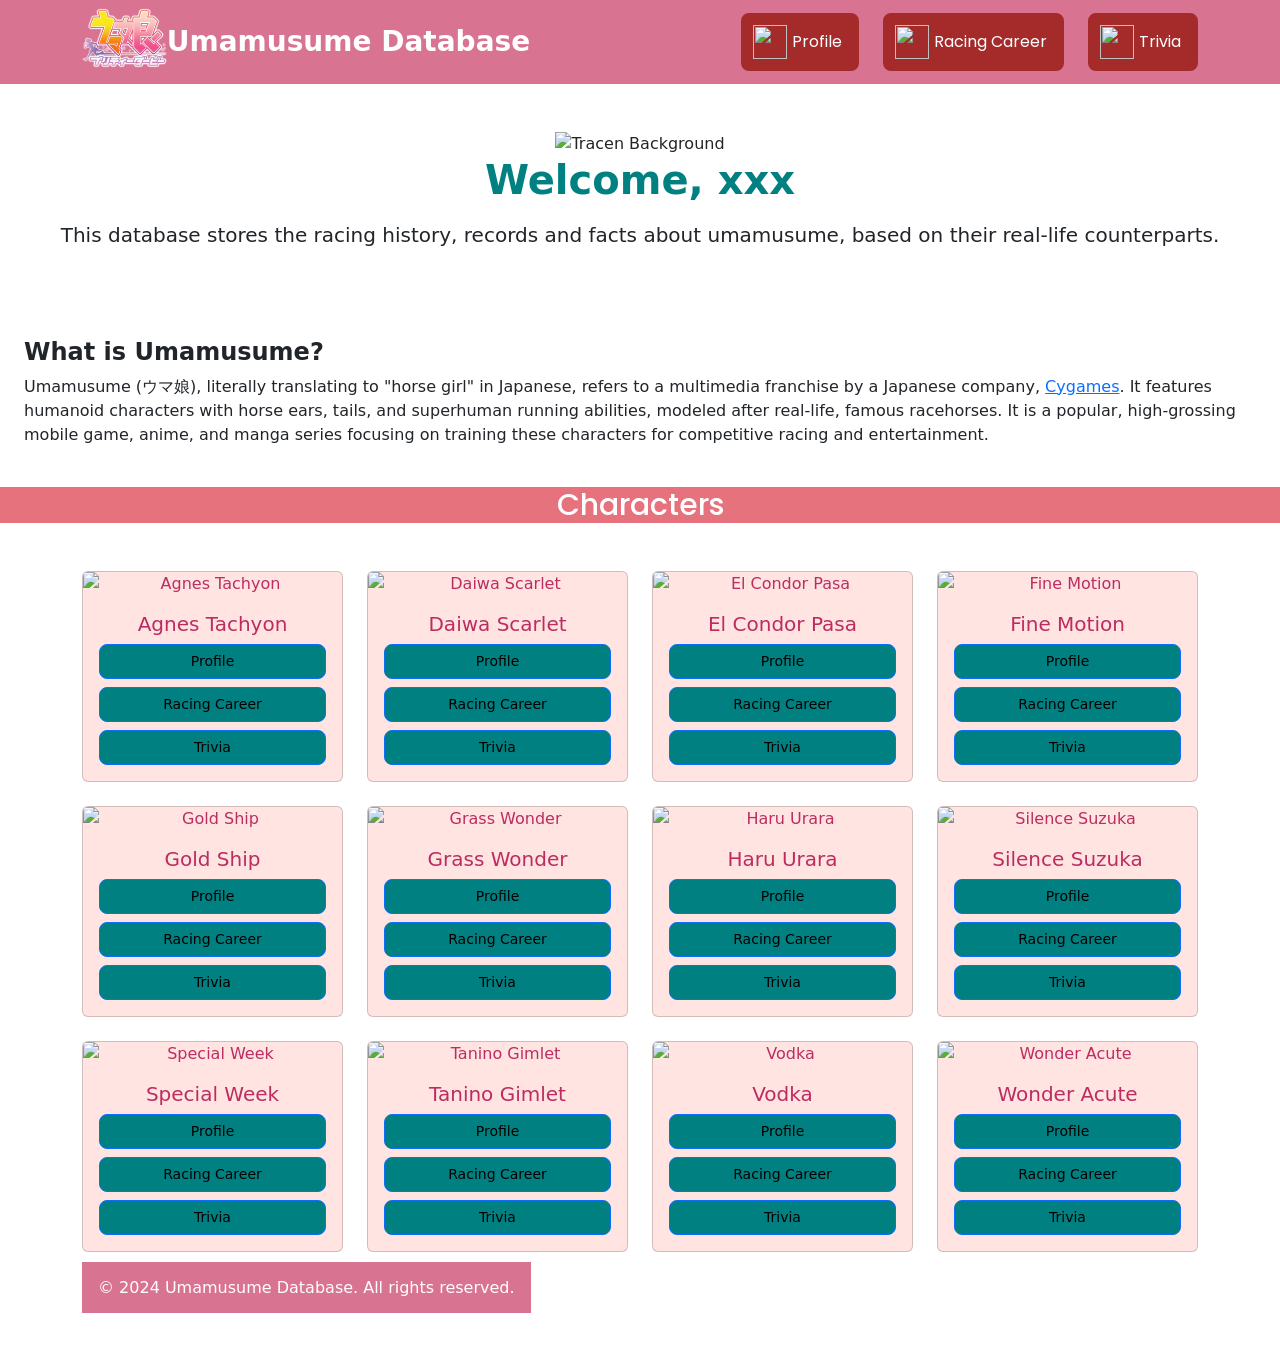
==== Assignment/Frontpage.html @ 9189dbe8 "Updated Frontpage.html" ====
<!DOCTYPE html>
<html lang="en">
<head>
    <meta charset="utf-8">
    <meta http-equiv="X-UA-Compatible" content="IE=edge">
    <title>Umamusume Database | Homepage</title>
    <meta name="viewport" content="width=device-width, initial-scale=1">

    <link href="https://cdn.jsdelivr.net/npm/bootstrap@5.3.2/dist/css/bootstrap.min.css" rel="stylesheet">
    <link href="https://fonts.googleapis.com/css2?family=Inter:wght@400;700&display=swap" rel="stylesheet">
    <link href="https://fonts.googleapis.com/css2?family=Poppins:wght@400;700&display=swap" rel="stylesheet">
    <link rel="stylesheet" href="Frontpage.css">
</head>


<body>  

    <!--Navigation-->
    <nav class="navbar navbar-expand-lg bg-custom-success px-3 sticky-top">
      <div class="container">
      <div class = "navbar-logo">
        <img src = "Uma_Musume_Pretty_Derby_JP_Logo.webp" alt="Uma Musume Logo">
      </div>
    <div class="navbar-brand text-white fw-bold fs-3"> Umamusume Database
    </div>
    <ul class="navbar-nav ms-auto d-flex gap-4">
      <li class="nav-item">
        <a class="nav-link" href="Profile.html">
          <img src="horseshoe.icon.png" class="nav-icon">
            <div class = "nav-text">Profile</div>
        </a>
      </li>
      <li class="nav-item">
        <a class="nav-link" href="RacingCareer.html">
          <img src="horseshoe.icon.png" class="nav-icon">
          <div class = "nav-text">Racing Career</div>
        </a>
      </li>
      <li class="nav-item">
        <a class="nav-link" href="Trivia.html">
          <img src="horseshoe.icon.png" class="nav-icon">
          <div class = "nav-text">Trivia</div>
        </a>
      </li>
    </ul>
    </div>
  </nav>


    <!--Intro Section-->    
  <div class = "introqna-container">
    <section class="intro d-flex flex-column align-items-center justify-content-center text-center p-5">
        <img src="tracen_background.jpg" alt="Tracen Background" class="intro-img">
        <h1 class="text-teal fw-bold mb-3" style="color: teal;">Welcome, xxx</h1>
        <p class="fs-5">This database stores the racing history, records and facts about umamusume, based on their real-life counterparts.</p>
    </section>

    <!--Q&A Section-->
    <section class="qn p-4">
        <h4><strong>What is Umamusume?</strong></h4>
        <p>Umamusume (ウマ娘), literally translating to "horse girl" in Japanese, refers to a multimedia franchise by a Japanese company, <a href="https://en.wikipedia.org/wiki/Cygames">Cygames</a>. It features humanoid characters with horse ears, tails, and superhuman running abilities, modeled after real-life, famous racehorses. It is a popular, high-grossing mobile game, anime, and manga series focusing on training these characters for competitive racing and entertainment.
        </p>
    </section>
  </div>


  <!--Characters Section-->
  <h2 class="character-bar">
    <section class = character-bar-text>Characters</section>
  </h2>
  <section class="container my-5">
    <div class="row g-4">

      <!-- Agnes Tachyon -->
      <div class="col-6 col-md-4 col-lg-3">
        <div class="card h-100 text-center">
          <img src="Agnes_Tachyon_Chibi.webp" class="card-img-top" alt="Agnes Tachyon">
          <div class="card-body">
            <h5 class="card-title">Agnes Tachyon</h5>
            <div class="d-grid gap-2">
              <a href="Profile.html#agnes-tachyon" class="btn btn-primary btn-sm">Profile</a>
              <a href="RacingCareer.html#agnes-tachyon" class="btn btn-primary btn-sm">Racing Career</a>
              <a href="Trivia.html#agnes-tachyon" class="btn btn-primary btn-sm">Trivia</a>
            </div>
          </div>
        </div>
      </div>

      <!-- Daiwa Scarlet -->
      <div class="col-6 col-md-4 col-lg-3">
        <div class="card h-100 text-center">
          <img src="Daiwa_Scarlet_Chibi.webp" class="card-img-top" alt="Daiwa Scarlet">
          <div class="card-body">
            <h5 class="card-title">Daiwa Scarlet</h5>
            <div class="d-grid gap-2">
              <a href="Profile.html#daiwa-scarlet" class="btn btn-primary btn-sm">Profile</a>
              <a href="RacingCareer.html#daiwa-scarlet" class="btn btn-primary btn-sm">Racing Career</a>
              <a href="Trivia.html#daiwa-scarlet" class="btn btn-primary btn-sm">Trivia</a>
            </div>
          </div>
        </div>
      </div>

      <!-- El Condor Pasa -->
      <div class="col-6 col-md-4 col-lg-3">
        <div class="card h-100 text-center">
          <img src="ElCondorPasa_Chibi.webp" class="card-img-top" alt="El Condor Pasa">
          <div class="card-body">
            <h5 class="card-title">El Condor Pasa</h5>
            <div class="d-grid gap-2">
              <a href="Profile.html#el-condor-pasa" class="btn btn-primary btn-sm">Profile</a>
              <a href="RacingCareer.html#el-condor-pasa" class="btn btn-primary btn-sm">Racing Career</a>
              <a href="Trivia.html#el-condor-pasa" class="btn btn-primary btn-sm">Trivia</a>
            </div>
          </div>
        </div>
      </div>

      <!-- Fine Motion -->
      <div class="col-6 col-md-4 col-lg-3">
        <div class="card h-100 text-center">
          <img src="Fine_Motion_Chibi.webp" class="card-img-top" alt="Fine Motion">
          <div class="card-body">
            <h5 class="card-title">Fine Motion</h5>
            <div class="d-grid gap-2">
              <a href="Profile.html#fine-motion" class="btn btn-primary btn-sm">Profile</a>
              <a href="RacingCareer.html#fine-motion" class="btn btn-primary btn-sm">Racing Career</a>
              <a href="Trivia.html#fine-motion" class="btn btn-primary btn-sm">Trivia</a>
            </div>
          </div>
        </div>
      </div>

      <!-- Gold Ship -->
      <div class="col-6 col-md-4 col-lg-3">
        <div class="card h-100 text-center">
          <img src="Gold_Ship_Chibi.webp" class="card-img-top" alt="Gold Ship">
          <div class="card-body">
            <h5 class="card-title">Gold Ship</h5>
            <div class="d-grid gap-2">
              <a href="Profile.html#gold-ship" class="btn btn-primary btn-sm">Profile</a>
              <a href="RacingCareer.html#gold-ship" class="btn btn-primary btn-sm">Racing Career</a>
              <a href="Trivia.html#gold-ship" class="btn btn-primary btn-sm">Trivia</a>
            </div>
          </div>
        </div>
      </div>

      <!-- Grass Wonder -->
      <div class="col-6 col-md-4 col-lg-3">
        <div class="card h-100 text-center">
          <img src="Grass_Wonder_Chibi.webp" class="card-img-top" alt="Grass Wonder">
          <div class="card-body">
            <h5 class="card-title">Grass Wonder</h5>
            <div class="d-grid gap-2">
              <a href="Profile.html#grass-wonder" class="btn btn-primary btn-sm">Profile</a>
              <a href="RacingCareer.html#grass-wonder" class="btn btn-primary btn-sm">Racing Career</a>
              <a href="Trivia.html#grass-wonder" class="btn btn-primary btn-sm">Trivia</a>
            </div>
          </div>
        </div>
      </div>

      <!-- Haru Urara-->
      <div class="col-6 col-md-4 col-lg-3">
        <div class="card h-100 text-center">
          <img src="Haru_Urara_Chibi.webp" class="card-img-top" alt="Haru Urara">
          <div class="card-body">
            <h5 class="card-title">Haru Urara</h5>
            <div class="d-grid gap-2">
              <a href="Profile.html#haru-urara" class="btn btn-primary btn-sm">Profile</a>
              <a href="RacingCareer.html#haru-urara" class="btn btn-primary btn-sm">Racing Career</a>
              <a href="Trivia.html#haru-urara" class="btn btn-primary btn-sm">Trivia</a>
            </div>
          </div>
        </div>
      </div>
     
      <!-- Silence Suzuka -->
      <div class="col-6 col-md-4 col-lg-3">
        <div class="card h-100 text-center">
          <img src="Silence_Suzuka_Chibi.webp" class="card-img-top" alt="Silence Suzuka">
          <div class="card-body">
            <h5 class="card-title">Silence Suzuka</h5>
            <div class="d-grid gap-2">
              <a href="Profile.html#silence-suzuka" class="btn btn-primary btn-sm">Profile</a>
              <a href="RacingCareer.html#silence-suzuka" class="btn btn-primary btn-sm">Racing Career</a>
              <a href="Trivia.html#silence-suzuka" class="btn btn-primary btn-sm">Trivia</a>
            </div>
          </div>
        </div>
      </div>

      <!-- Special Week -->
      <div class="col-6 col-md-4 col-lg-3">
        <div class="card h-100 text-center">
          <img src="Special_Week_Chibi.webp" class="card-img-top" alt="Special Week">
          <div class="card-body">
            <h5 class="card-title">Special Week</h5>
            <div class="d-grid gap-2">
              <a href="Profile.html#special-week" class="btn btn-primary btn-sm">Profile</a>
              <a href="RacingCareer.html#special-week" class="btn btn-primary btn-sm">Racing Career</a>
              <a href="Trivia.html#special-week" class="btn btn-primary btn-sm">Trivia</a>
            </div>
          </div>
        </div>
      </div>


      <!-- Tanino Gimlet -->
      <div class="col-6 col-md-4 col-lg-3">
        <div class="card h-100 text-center">
          <img src="Tanino_Gimlet_Chibi.webp" class="card-img-top" alt="Tanino Gimlet">
          <div class="card-body">
            <h5 class="card-title">Tanino Gimlet</h5>
            <div class="d-grid gap-2">
              <a href="Profile.html#tanino-gimlet" class="btn btn-primary btn-sm">Profile</a>
              <a href="RacingCareer.html#tanino-gimlet" class="btn btn-primary btn-sm">Racing Career</a>
              <a href="Trivia.html#tanino-gimlet" class="btn btn-primary btn-sm">Trivia</a>
            </div>
          </div>
        </div>
      </div>

      <!-- Vodka -->
      <div class="col-6 col-md-4 col-lg-3">
        <div class="card h-100 text-center">
          <img src="Vodka_Chibi.webp" class="card-img-top" alt="Vodka">
          <div class="card-body">
            <h5 class="card-title">Vodka</h5>
            <div class="d-grid gap-2">
              <a href="Profile.html#vodka" class="btn btn-primary btn-sm">Profile</a>
              <a href="RacingCareer.html#vodka" class="btn btn-primary btn-sm">Racing Career</a>
              <a href="Trivia.html#vodka" class="btn btn-primary btn-sm">Trivia</a>
            </div>
          </div>
        </div>
      </div>
    
      <!-- Wonder Acute -->
      <div class="col-6 col-md-4 col-lg-3">
        <div class="card h-100 text-center">
          <img src="Wonder_Acute_Chibi.webp" class="card-img-top" alt="Wonder Acute">
          <div class="card-body">
            <h5 class="card-title">Wonder Acute</h5>
            <div class="d-grid gap-2">
              <a href="Profile.html#wonder-acute" class="btn btn-primary btn-sm">Profile</a>
              <a href="RacingCareer.html#wonder-acute" class="btn btn-primary btn-sm">Racing Career</a>
              <a href="Trivia.html#wonder-acute" class="btn btn-primary btn-sm">Trivia</a>
            </div>
          </div>
        </div>
      </div>

        

    </body>
    <footer>
      <foot class="footer-credits bg-custom-success text-center text-white p-3">
        &copy; 2024 Umamusume Database. All rights reserved.
      </foot>
    </footer>
</html>
---- Assignment/Frontpage.css ----
.navbar-logo{
  display: flex;
  justify-content:center;
  margin-bottom: 0.5rem;
}

.navbar-logo img{
  height: 60px;
}

.navbar-brand{

}

.card{
    background-color: #ffe4e1; 
    color: #bd2c61;
}

.bg-custom-success {
  background-color: #D97392;
}

.btn.btn-primary.btn-sm{
  background-color: teal;
  color: black;
  font-size: 14px;
  padding: 6px 12px;
  border-radius: 8px;
}

.btn.btn-primary.btn-sm:hover{
  background-color: darkslategray;
  border-color: darkslategray;
}

.btn.btn-secondary.btn-sm{
  background-color: teal;
  color: black;
  font-size: 14px;
  padding: 6px 12px;
  border-radius: 8px;

}

.btn.btn-secondary.btn-sm:hover{
  background-color: darkslategray;
  border-color: darkslategray;
}

.nav-link{
  display: flex;
  align-items: right;
  color:white;
  background-color: brown;
  border-radius: 8px;
  border: solid 4px brown;
}

.nav-text{
  padding: 5px;
  font-family:  'Poppins', 'Inter', sans-serif;
}

.nav-icon{
  width:34px;
  height:34px;
}

.character-bar{
  background-color: #e5727c;
  font-size: 30px;
}

.character-bar-text{
  display:flex;
  justify-content: center;
  align-items: center;
  text-align: center;
  color: white;
  font-family:'Poppins', 'Inter', sans-serif;
}
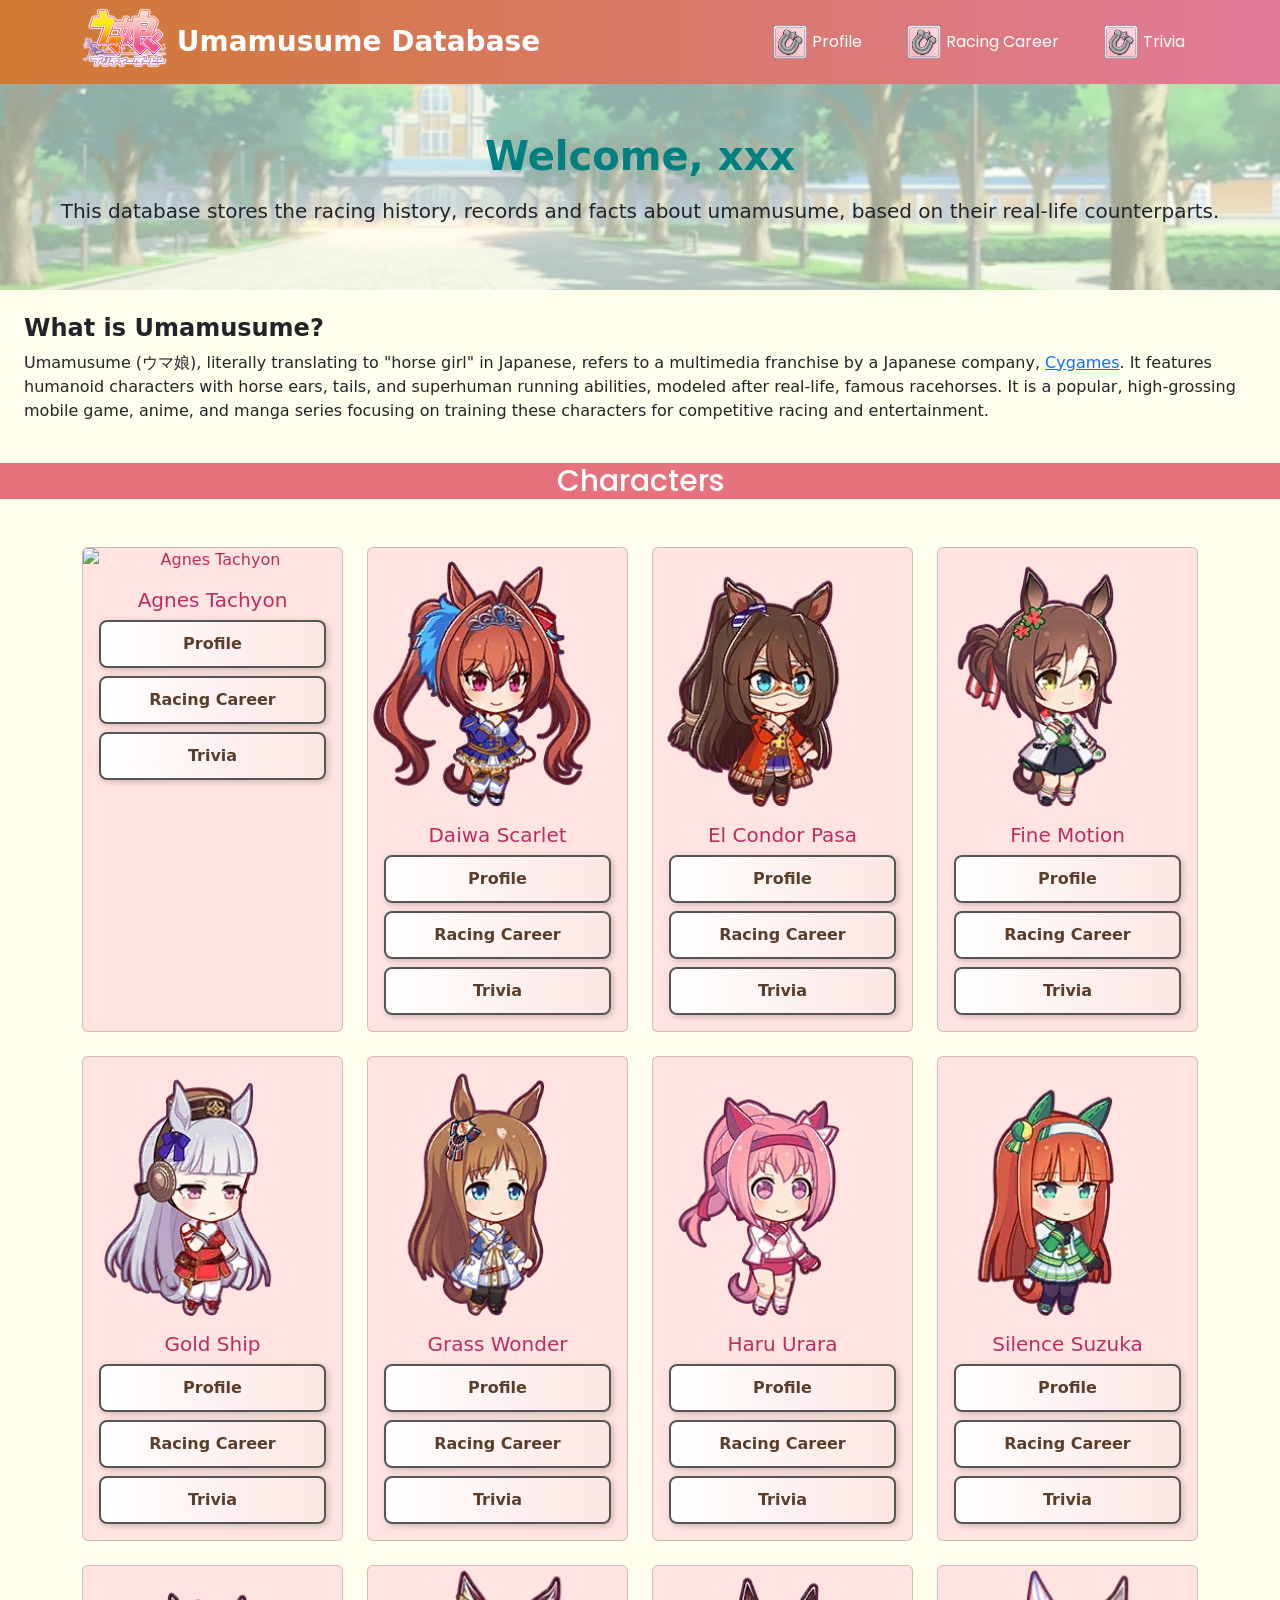
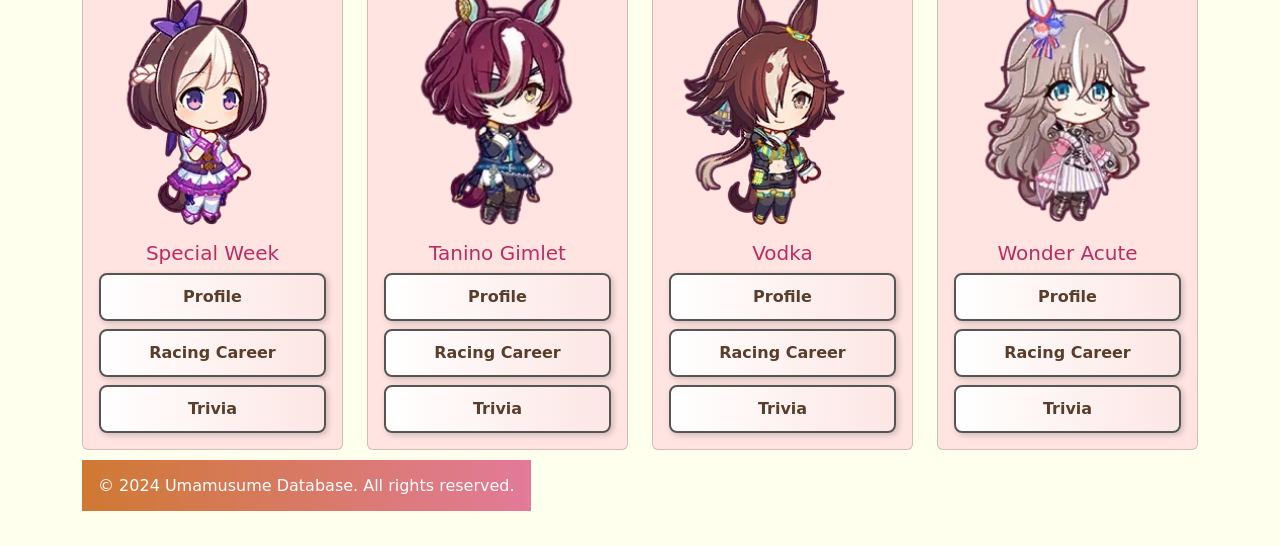
==== commit 9248f4f8: "Merge branch 'main' of https://github.com/rhil-an/rhilan.github.io" ====
--- a/Assignment/Frontpage.html
+++ b/Assignment/Frontpage.html
@@ -19,26 +19,26 @@
     <nav class="navbar navbar-expand-lg bg-custom-success px-3 sticky-top">
       <div class="container">
       <div class = "navbar-logo">
-        <img src = "Uma_Musume_Pretty_Derby_JP_Logo.webp" alt="Uma Musume Logo">
+        <img src = "Images/Misc/Uma_Musume_Pretty_Derby_JP_Logo.webp" alt="Uma Musume Logo">
       </div>
     <div class="navbar-brand text-white fw-bold fs-3"> Umamusume Database
     </div>
     <ul class="navbar-nav ms-auto d-flex gap-4">
       <li class="nav-item">
         <a class="nav-link" href="Profile.html">
-          <img src="horseshoe.icon.png" class="nav-icon">
+          <img src="Images/Misc/horseshoe.icon.png" class="nav-icon">
             <div class = "nav-text">Profile</div>
         </a>
       </li>
       <li class="nav-item">
         <a class="nav-link" href="RacingCareer.html">
-          <img src="horseshoe.icon.png" class="nav-icon">
+          <img src="Images/Misc/horseshoe.icon.png" class="nav-icon">
           <div class = "nav-text">Racing Career</div>
         </a>
       </li>
       <li class="nav-item">
         <a class="nav-link" href="Trivia.html">
-          <img src="horseshoe.icon.png" class="nav-icon">
+          <img src="Images/Misc/horseshoe.icon.png" class="nav-icon">
           <div class = "nav-text">Trivia</div>
         </a>
       </li>
@@ -50,7 +50,7 @@
     <!--Intro Section-->    
   <div class = "introqna-container">
     <section class="intro d-flex flex-column align-items-center justify-content-center text-center p-5">
-        <img src="tracen_background.jpg" alt="Tracen Background" class="intro-img">
+        <img src="Images/Misc/tracen_background.jpg" alt="Tracen Background" class="intro-img">
         <h1 class="text-teal fw-bold mb-3" style="color: teal;">Welcome, xxx</h1>
         <p class="fs-5">This database stores the racing history, records and facts about umamusume, based on their real-life counterparts.</p>
     </section>
@@ -74,7 +74,7 @@
       <!-- Agnes Tachyon -->
       <div class="col-6 col-md-4 col-lg-3">
         <div class="card h-100 text-center">
-          <img src="Agnes_Tachyon_Chibi.webp" class="card-img-top" alt="Agnes Tachyon">
+          <img src="images/Chibi/Agnes_Tachyon_Chibi.webp" class="card-img-top" alt="Agnes Tachyon">
           <div class="card-body">
             <h5 class="card-title">Agnes Tachyon</h5>
             <div class="d-grid gap-2">
@@ -89,7 +89,7 @@
       <!-- Daiwa Scarlet -->
       <div class="col-6 col-md-4 col-lg-3">
         <div class="card h-100 text-center">
-          <img src="Daiwa_Scarlet_Chibi.webp" class="card-img-top" alt="Daiwa Scarlet">
+          <img src="Images/Chibi/Daiwa_Scarlet_Chibi.webp" class="card-img-top" alt="Daiwa Scarlet">
           <div class="card-body">
             <h5 class="card-title">Daiwa Scarlet</h5>
             <div class="d-grid gap-2">
@@ -104,7 +104,7 @@
       <!-- El Condor Pasa -->
       <div class="col-6 col-md-4 col-lg-3">
         <div class="card h-100 text-center">
-          <img src="ElCondorPasa_Chibi.webp" class="card-img-top" alt="El Condor Pasa">
+          <img src="Images/Chibi/ElCondorPasa_Chibi.webp" class="card-img-top" alt="El Condor Pasa">
           <div class="card-body">
             <h5 class="card-title">El Condor Pasa</h5>
             <div class="d-grid gap-2">
@@ -119,7 +119,7 @@
       <!-- Fine Motion -->
       <div class="col-6 col-md-4 col-lg-3">
         <div class="card h-100 text-center">
-          <img src="Fine_Motion_Chibi.webp" class="card-img-top" alt="Fine Motion">
+          <img src="Images/Chibi/Fine_Motion_Chibi.webp" class="card-img-top" alt="Fine Motion">
           <div class="card-body">
             <h5 class="card-title">Fine Motion</h5>
             <div class="d-grid gap-2">
@@ -134,7 +134,7 @@
       <!-- Gold Ship -->
       <div class="col-6 col-md-4 col-lg-3">
         <div class="card h-100 text-center">
-          <img src="Gold_Ship_Chibi.webp" class="card-img-top" alt="Gold Ship">
+          <img src="Images/Chibi/Gold_Ship_Chibi.webp" class="card-img-top" alt="Gold Ship">
           <div class="card-body">
             <h5 class="card-title">Gold Ship</h5>
             <div class="d-grid gap-2">
@@ -149,7 +149,7 @@
       <!-- Grass Wonder -->
       <div class="col-6 col-md-4 col-lg-3">
         <div class="card h-100 text-center">
-          <img src="Grass_Wonder_Chibi.webp" class="card-img-top" alt="Grass Wonder">
+          <img src="Images/Chibi/Grass_Wonder_Chibi.webp" class="card-img-top" alt="Grass Wonder">
           <div class="card-body">
             <h5 class="card-title">Grass Wonder</h5>
             <div class="d-grid gap-2">
@@ -164,7 +164,7 @@
       <!-- Haru Urara-->
       <div class="col-6 col-md-4 col-lg-3">
         <div class="card h-100 text-center">
-          <img src="Haru_Urara_Chibi.webp" class="card-img-top" alt="Haru Urara">
+          <img src="Images/Chibi/Haru_Urara_Chibi.webp" class="card-img-top" alt="Haru Urara">
           <div class="card-body">
             <h5 class="card-title">Haru Urara</h5>
             <div class="d-grid gap-2">
@@ -179,7 +179,7 @@
       <!-- Silence Suzuka -->
       <div class="col-6 col-md-4 col-lg-3">
         <div class="card h-100 text-center">
-          <img src="Silence_Suzuka_Chibi.webp" class="card-img-top" alt="Silence Suzuka">
+          <img src="Images/Chibi/Silence_Suzuka_Chibi.webp" class="card-img-top" alt="Silence Suzuka">
           <div class="card-body">
             <h5 class="card-title">Silence Suzuka</h5>
             <div class="d-grid gap-2">
@@ -194,7 +194,7 @@
       <!-- Special Week -->
       <div class="col-6 col-md-4 col-lg-3">
         <div class="card h-100 text-center">
-          <img src="Special_Week_Chibi.webp" class="card-img-top" alt="Special Week">
+          <img src="Images/Chibi/Special_Week_Chibi.webp" class="card-img-top" alt="Special Week">
           <div class="card-body">
             <h5 class="card-title">Special Week</h5>
             <div class="d-grid gap-2">
@@ -210,7 +210,7 @@
       <!-- Tanino Gimlet -->
       <div class="col-6 col-md-4 col-lg-3">
         <div class="card h-100 text-center">
-          <img src="Tanino_Gimlet_Chibi.webp" class="card-img-top" alt="Tanino Gimlet">
+          <img src="Images/Chibi/Tanino_Gimlet_Chibi.webp" class="card-img-top" alt="Tanino Gimlet">
           <div class="card-body">
             <h5 class="card-title">Tanino Gimlet</h5>
             <div class="d-grid gap-2">
@@ -225,7 +225,7 @@
       <!-- Vodka -->
       <div class="col-6 col-md-4 col-lg-3">
         <div class="card h-100 text-center">
-          <img src="Vodka_Chibi.webp" class="card-img-top" alt="Vodka">
+          <img src="Images/Chibi/Vodka_Chibi.webp" class="card-img-top" alt="Vodka">
           <div class="card-body">
             <h5 class="card-title">Vodka</h5>
             <div class="d-grid gap-2">
@@ -240,7 +240,7 @@
       <!-- Wonder Acute -->
       <div class="col-6 col-md-4 col-lg-3">
         <div class="card h-100 text-center">
-          <img src="Wonder_Acute_Chibi.webp" class="card-img-top" alt="Wonder Acute">
+          <img src="Images/Chibi/Wonder_Acute_Chibi.webp" class="card-img-top" alt="Wonder Acute">
           <div class="card-body">
             <h5 class="card-title">Wonder Acute</h5>
             <div class="d-grid gap-2">
--- a/Assignment/Frontpage.css
+++ b/Assignment/Frontpage.css
@@ -9,7 +9,34 @@
 }
 
 .navbar-brand{
+  margin-left: 10px;
+}
 
+.nav-link{
+  display: flex;
+  align-items: right;
+  color:white;
+  border-radius: 8px;
+}
+
+.nav-text{
+  padding: 5px;
+  font-family:  'Poppins', 'Inter', sans-serif;
+  display: inline-block;
+  transition: transform 0.2s ease, font-size 0.2s ease;
+}
+
+.nav-text:hover{
+  transform: scale(1.05);
+}
+
+.nav-icon{
+  width:34px;
+  height:34px;
+}
+
+body{
+  background-color: rgb(255, 255, 237);
 }
 
 .card{
@@ -18,54 +45,44 @@
 }
 
 .bg-custom-success {
-  background-color: #D97392;
+  background: linear-gradient(to left,#e27a99, #cf7933);
+}
+
+.intro {
+  position: relative;
+  background-color: transparent;
+}
+
+.intro-img{
+  position: absolute;
+  top: 0;
+  left: 0;
+  width: 100%;
+  height: 100%;
+  object-fit: cover;
+  opacity: 0.5;
+  z-index: -1;  
 }
 
 .btn.btn-primary.btn-sm{
-  background-color: teal;
-  color: black;
-  font-size: 14px;
-  padding: 6px 12px;
+  background: linear-gradient(to right,  #ffffff, #f0f0f034);
+  border: 2px solid #555555;
+  color: #5a3e2b;
+  font-size: 1rem;
+  font-weight: 600;
+  padding: 10px 20px;
   border-radius: 8px;
+  cursor: pointer;
+  transition: all 0.2s ease;
+  box-shadow: 2px 2px 6px rgba(0,0,0,0.2);
 }
 
 .btn.btn-primary.btn-sm:hover{
-  background-color: darkslategray;
-  border-color: darkslategray;
+  background-color: #f9f9f9;
+  transform: scale(1.05);
+  box-shadow: 4px 4px 10px rgba(0,0,0,0.25);
 }
 
-.btn.btn-secondary.btn-sm{
-  background-color: teal;
-  color: black;
-  font-size: 14px;
-  padding: 6px 12px;
-  border-radius: 8px;
-
-}
-
-.btn.btn-secondary.btn-sm:hover{
-  background-color: darkslategray;
-  border-color: darkslategray;
-}
-
-.nav-link{
-  display: flex;
-  align-items: right;
-  color:white;
-  background-color: brown;
-  border-radius: 8px;
-  border: solid 4px brown;
-}
-
-.nav-text{
-  padding: 5px;
-  font-family:  'Poppins', 'Inter', sans-serif;
-}
-
-.nav-icon{
-  width:34px;
-  height:34px;
-}
 
 .character-bar{
   background-color: #e5727c;
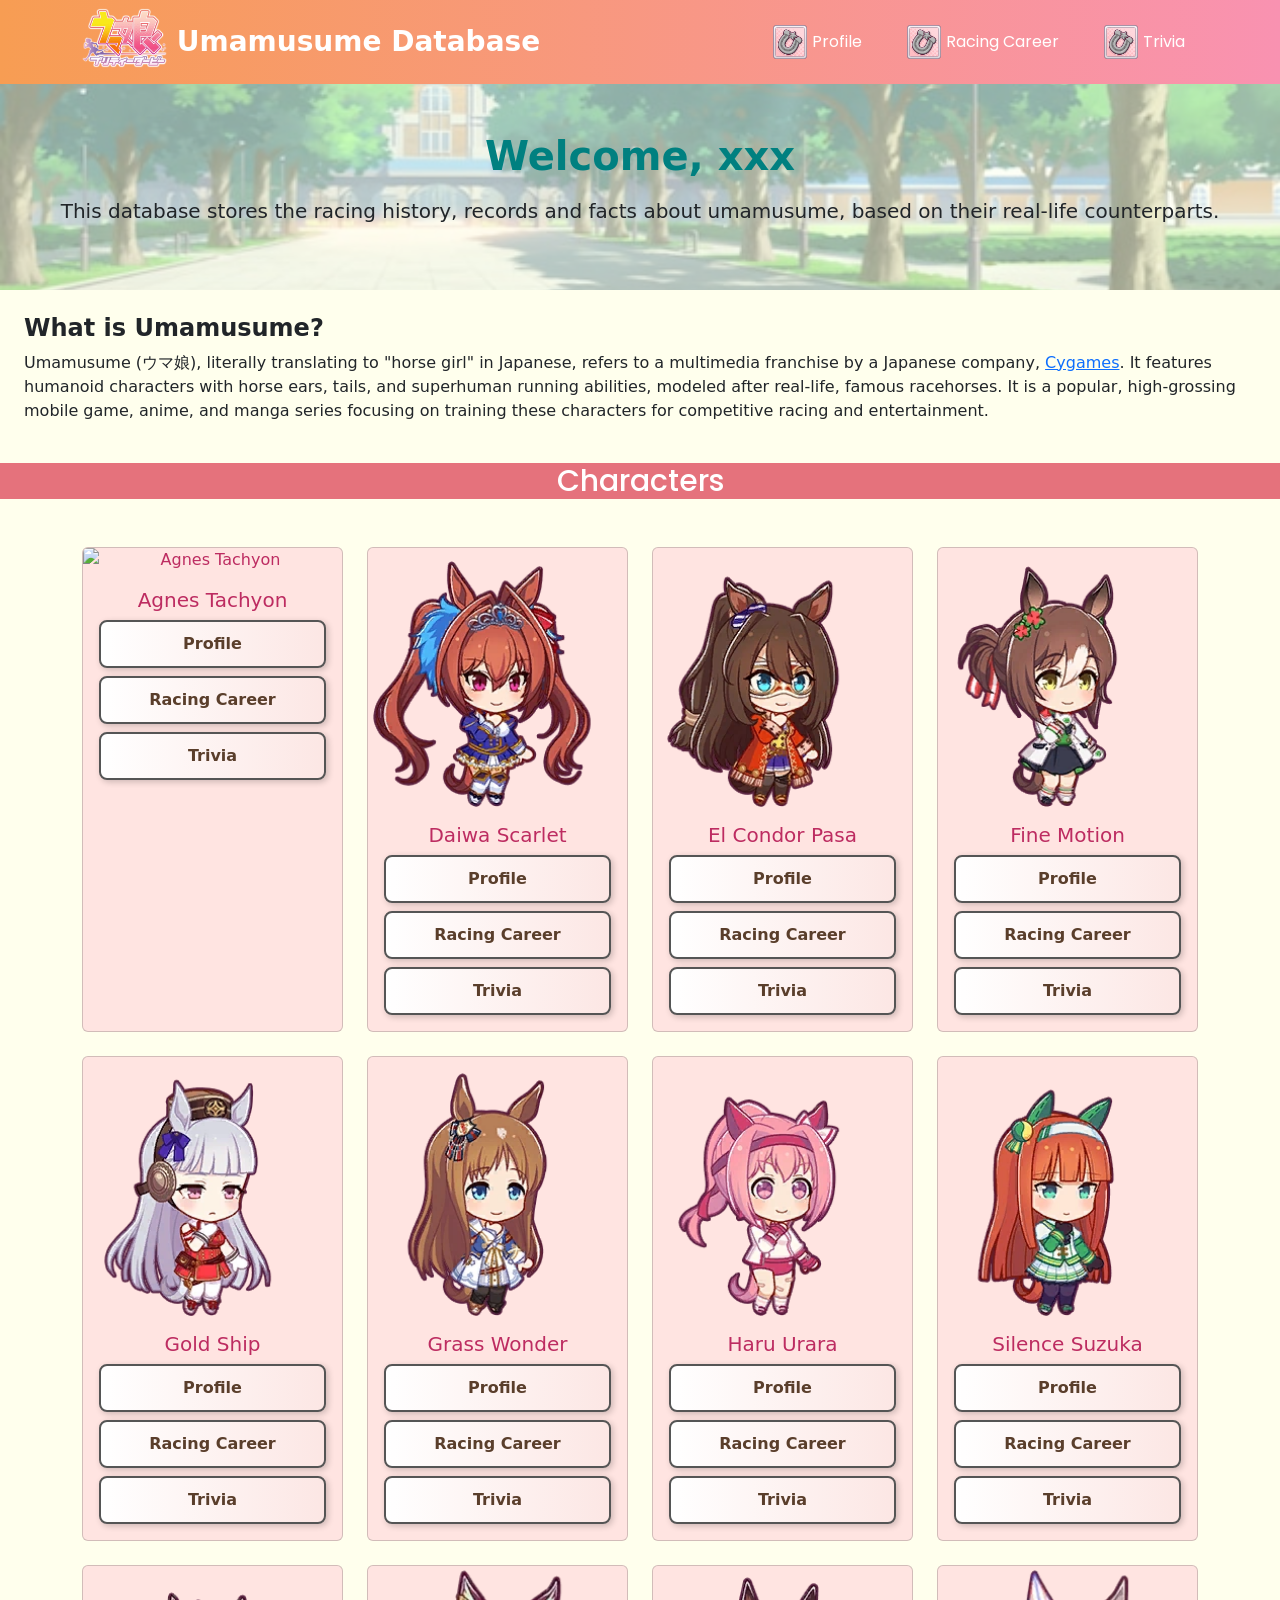
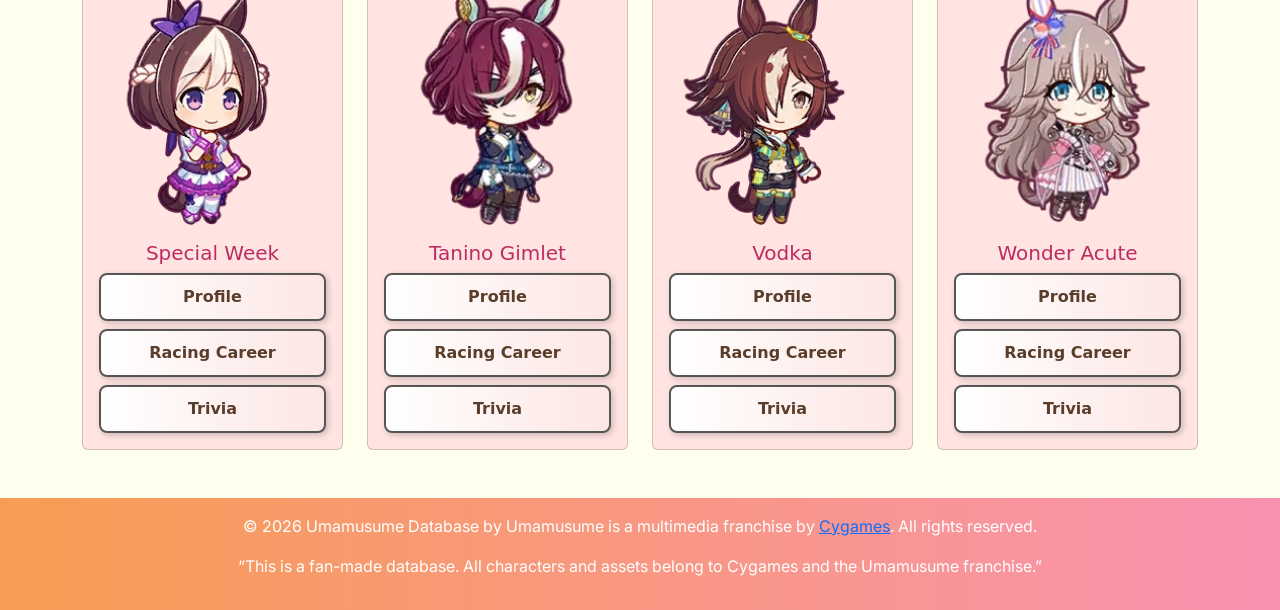
==== commit 79f01ed6: "Updated gradient colors + footer" ====
--- a/Assignment/Frontpage.html
+++ b/Assignment/Frontpage.html
@@ -1,72 +1,93 @@
 <!DOCTYPE html>
 <html lang="en">
+
 <head>
-    <meta charset="utf-8">
-    <meta http-equiv="X-UA-Compatible" content="IE=edge">
-    <title>Umamusume Database | Homepage</title>
-    <meta name="viewport" content="width=device-width, initial-scale=1">
-
-    <link href="https://cdn.jsdelivr.net/npm/bootstrap@5.3.2/dist/css/bootstrap.min.css" rel="stylesheet">
-    <link href="https://fonts.googleapis.com/css2?family=Inter:wght@400;700&display=swap" rel="stylesheet">
-    <link href="https://fonts.googleapis.com/css2?family=Poppins:wght@400;700&display=swap" rel="stylesheet">
-    <link rel="stylesheet" href="Frontpage.css">
+  <meta charset="utf-8">
+  <meta http-equiv="X-UA-Compatible" content="IE=edge">
+  <title>Umamusume Database | Homepage</title>
+  <meta name="viewport" content="width=device-width, initial-scale=1">
+
+  <!-- Bootstrap and JS-->
+  <link href="https://cdn.jsdelivr.net/npm/bootstrap@5.3.2/dist/css/bootstrap.min.css" rel="stylesheet">
+  <script src="https://cdn.jsdelivr.net/npm/bootstrap@5.3.2/dist/js/bootstrap.bundle.min.js"></script>
+
+  <!-- Google Fonts -->
+  <link href="https://fonts.googleapis.com/css2?family=Inter:wght@400;700&display=swap" rel="stylesheet">
+  <link href="https://fonts.googleapis.com/css2?family=Poppins:wght@400;700&display=swap" rel="stylesheet">
+
+  <!-- Custom CSS -->
+  <link rel="stylesheet" href="Frontpage.css">
 </head>
 
 
-<body>  
-
-    <!--Navigation-->
-    <nav class="navbar navbar-expand-lg bg-custom-success px-3 sticky-top">
-      <div class="container">
-      <div class = "navbar-logo">
-        <img src = "Images/Misc/Uma_Musume_Pretty_Derby_JP_Logo.webp" alt="Uma Musume Logo">
-      </div>
-    <div class="navbar-brand text-white fw-bold fs-3"> Umamusume Database
-    </div>
-    <ul class="navbar-nav ms-auto d-flex gap-4">
-      <li class="nav-item">
-        <a class="nav-link" href="Profile.html">
-          <img src="Images/Misc/horseshoe.icon.png" class="nav-icon">
-            <div class = "nav-text">Profile</div>
-        </a>
-      </li>
-      <li class="nav-item">
-        <a class="nav-link" href="RacingCareer.html">
-          <img src="Images/Misc/horseshoe.icon.png" class="nav-icon">
-          <div class = "nav-text">Racing Career</div>
-        </a>
-      </li>
-      <li class="nav-item">
-        <a class="nav-link" href="Trivia.html">
-          <img src="Images/Misc/horseshoe.icon.png" class="nav-icon">
-          <div class = "nav-text">Trivia</div>
-        </a>
-      </li>
-    </ul>
+<body>
+
+  <!--Navigation-->
+  <nav class="navbar navbar-expand-lg bg-custom-success px-3 sticky-top">
+    <div class="container">
+      <div class="navbar-logo">
+        <img src="Images/Misc/Uma_Musume_Pretty_Derby_JP_Logo.webp" alt="Uma Musume Logo">
+      </div>
+
+      <div class="navbar-brand text-white fw-bold fs-3">
+        Umamusume Database
+      </div>
+
+      <button class="navbar-toggler" type="button" data-bs-toggle="collapse" data-bs-target="#navmenu">
+        <span class="navbar-toggler-icon"></span>
+      </button>
+
+      <div class="collapse navbar-collapse" id="navmenu">
+        <ul class="navbar-nav ms-auto d-flex gap-4">
+          <li class="nav-item">
+            <a class="nav-link" href="Profile.html">
+              <img src="Images/Misc/horseshoe.icon.png" class="nav-icon">
+              <div class="nav-text">Profile</div>
+            </a>
+          </li>
+          <li class="nav-item">
+            <a class="nav-link" href="RacingCareer.html">
+              <img src="Images/Misc/horseshoe.icon.png" class="nav-icon">
+              <div class="nav-text">Racing Career</div>
+            </a>
+          </li>
+          <li class="nav-item">
+            <a class="nav-link" href="Trivia.html">
+              <img src="Images/Misc/horseshoe.icon.png" class="nav-icon">
+              <div class="nav-text">Trivia</div>
+            </a>
+          </li>
+        </ul>
+      </div>
     </div>
   </nav>
 
 
-    <!--Intro Section-->    
-  <div class = "introqna-container">
+  <!--Intro Section-->
+  <div class="introqna-container">
     <section class="intro d-flex flex-column align-items-center justify-content-center text-center p-5">
-        <img src="Images/Misc/tracen_background.jpg" alt="Tracen Background" class="intro-img">
-        <h1 class="text-teal fw-bold mb-3" style="color: teal;">Welcome, xxx</h1>
-        <p class="fs-5">This database stores the racing history, records and facts about umamusume, based on their real-life counterparts.</p>
+      <img src="Images/Misc/tracen_background.jpg" alt="Tracen Background" class="intro-img">
+      <h1 class="text-teal fw-bold mb-3" style="color: teal;">Welcome, xxx</h1>
+      <p class="fs-5">This database stores the racing history, records and facts about umamusume, based on their
+        real-life counterparts.</p>
     </section>
 
     <!--Q&A Section-->
     <section class="qn p-4">
-        <h4><strong>What is Umamusume?</strong></h4>
-        <p>Umamusume (ウマ娘), literally translating to "horse girl" in Japanese, refers to a multimedia franchise by a Japanese company, <a href="https://en.wikipedia.org/wiki/Cygames">Cygames</a>. It features humanoid characters with horse ears, tails, and superhuman running abilities, modeled after real-life, famous racehorses. It is a popular, high-grossing mobile game, anime, and manga series focusing on training these characters for competitive racing and entertainment.
-        </p>
+      <h4><strong>What is Umamusume?</strong></h4>
+      <p>Umamusume (ウマ娘), literally translating to "horse girl" in Japanese, refers to a multimedia franchise by a
+        Japanese company, <a href="https://en.wikipedia.org/wiki/Cygames">Cygames</a>. It features humanoid characters
+        with horse ears, tails, and superhuman running abilities, modeled after real-life, famous racehorses. It is a
+        popular, high-grossing mobile game, anime, and manga series focusing on training these characters for
+        competitive racing and entertainment.
+      </p>
     </section>
   </div>
 
 
   <!--Characters Section-->
   <h2 class="character-bar">
-    <section class = character-bar-text>Characters</section>
+    <section class=character-bar-text>Characters</section>
   </h2>
   <section class="container my-5">
     <div class="row g-4">
@@ -175,7 +196,7 @@
           </div>
         </div>
       </div>
-     
+
       <!-- Silence Suzuka -->
       <div class="col-6 col-md-4 col-lg-3">
         <div class="card h-100 text-center">
@@ -236,7 +257,7 @@
           </div>
         </div>
       </div>
-    
+
       <!-- Wonder Acute -->
       <div class="col-6 col-md-4 col-lg-3">
         <div class="card h-100 text-center">
@@ -251,13 +272,18 @@
           </div>
         </div>
       </div>
-
-        
-
-    </body>
-    <footer>
-      <foot class="footer-credits bg-custom-success text-center text-white p-3">
-        &copy; 2024 Umamusume Database. All rights reserved.
-      </foot>
-    </footer>
-</html>
+    </div>
+
+  </section>
+
+  <footer class="bg-custom-success text-center text-white p-3">
+    &copy; 2026 Umamusume Database by Umamusume is a multimedia franchise by 
+    <a href="https://www.cygames.co.jp/" target="_blank" rel="noopener noreferrer">Cygames</a>.
+    All rights reserved.
+    <p></p>
+    <p>“This is a fan-made database. All characters and assets belong to Cygames and the Umamusume franchise.”</p>
+
+  </footer>
+</body>
+
+</html>
--- a/Assignment/Frontpage.css
+++ b/Assignment/Frontpage.css
@@ -45,7 +45,7 @@
 }
 
 .bg-custom-success {
-  background: linear-gradient(to left,#e27a99, #cf7933);
+  background: linear-gradient(to left,#f992b1, #f79d53);
 }
 
 .intro {
@@ -97,3 +97,8 @@
   color: white;
   font-family:'Poppins', 'Inter', sans-serif;
 }
+
+footer {
+  font-family: 'Inter', sans-serif;
+  font-size: 1rem;
+}
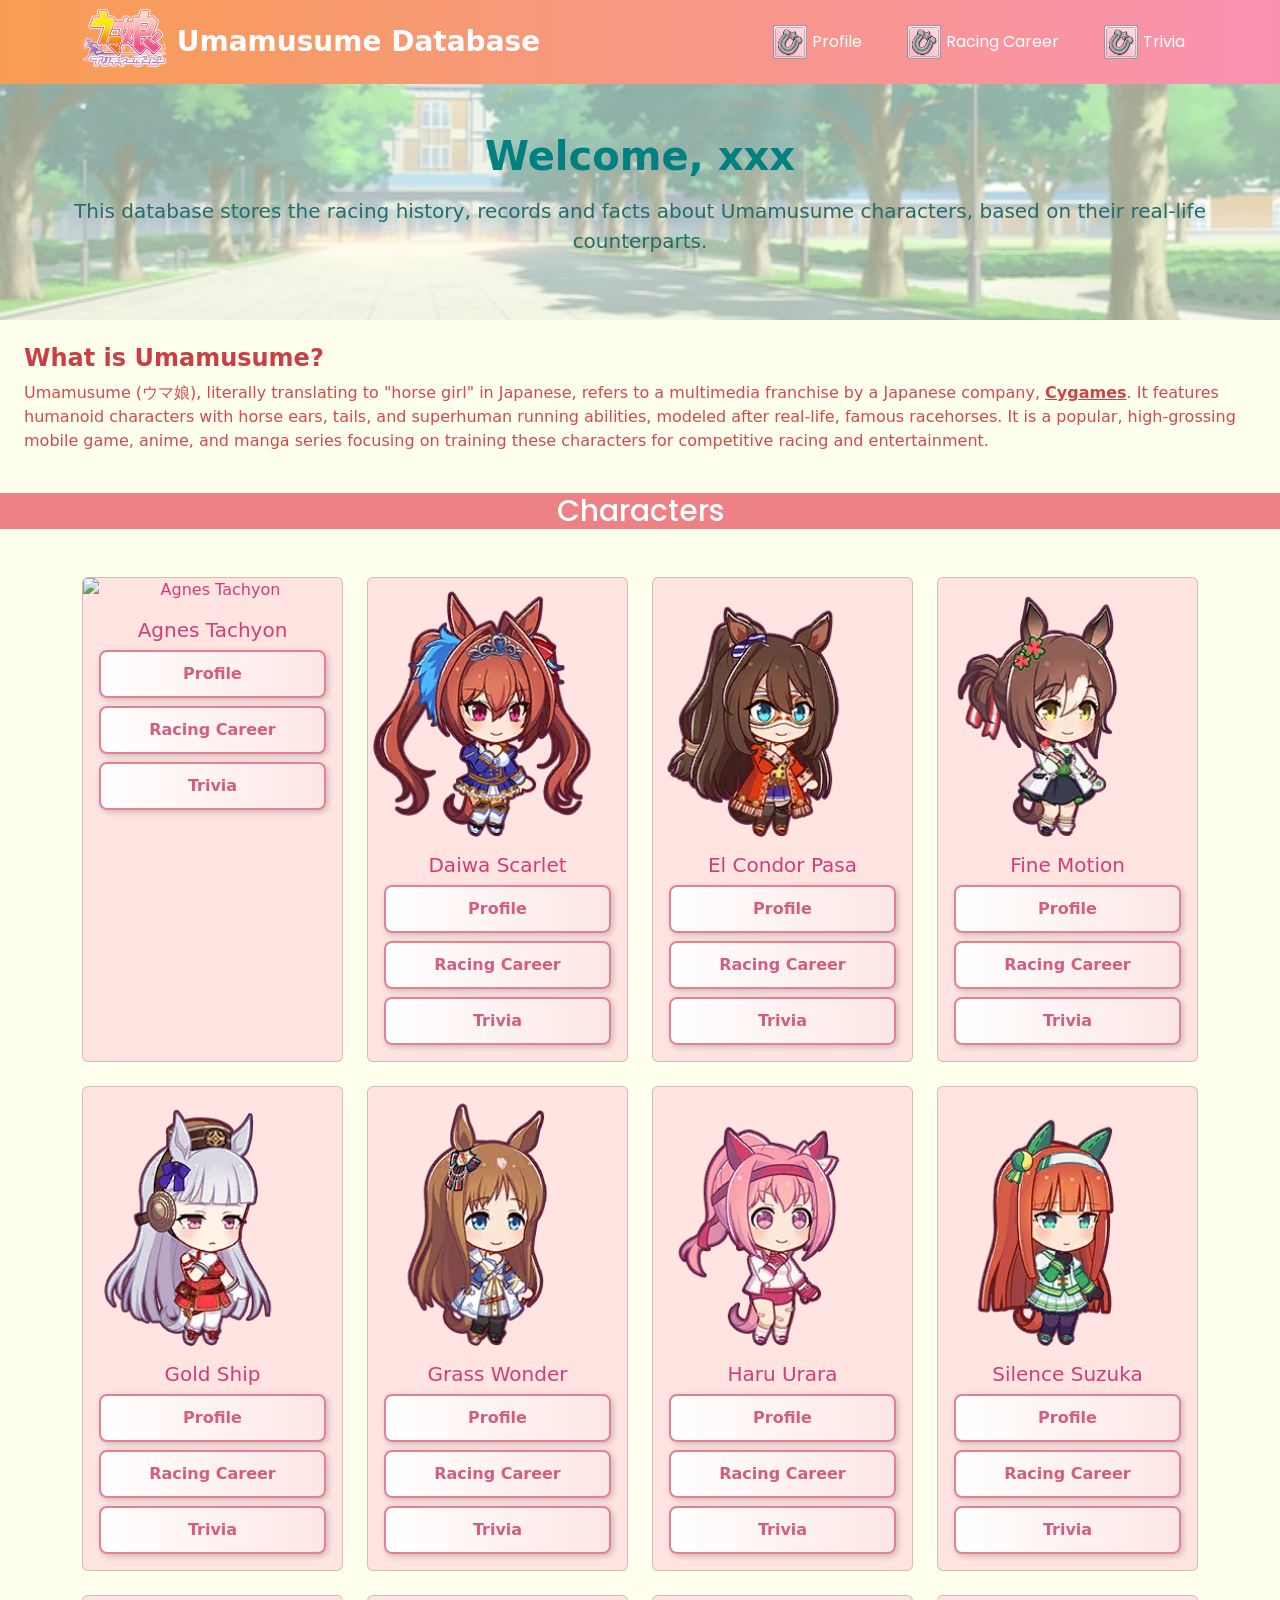
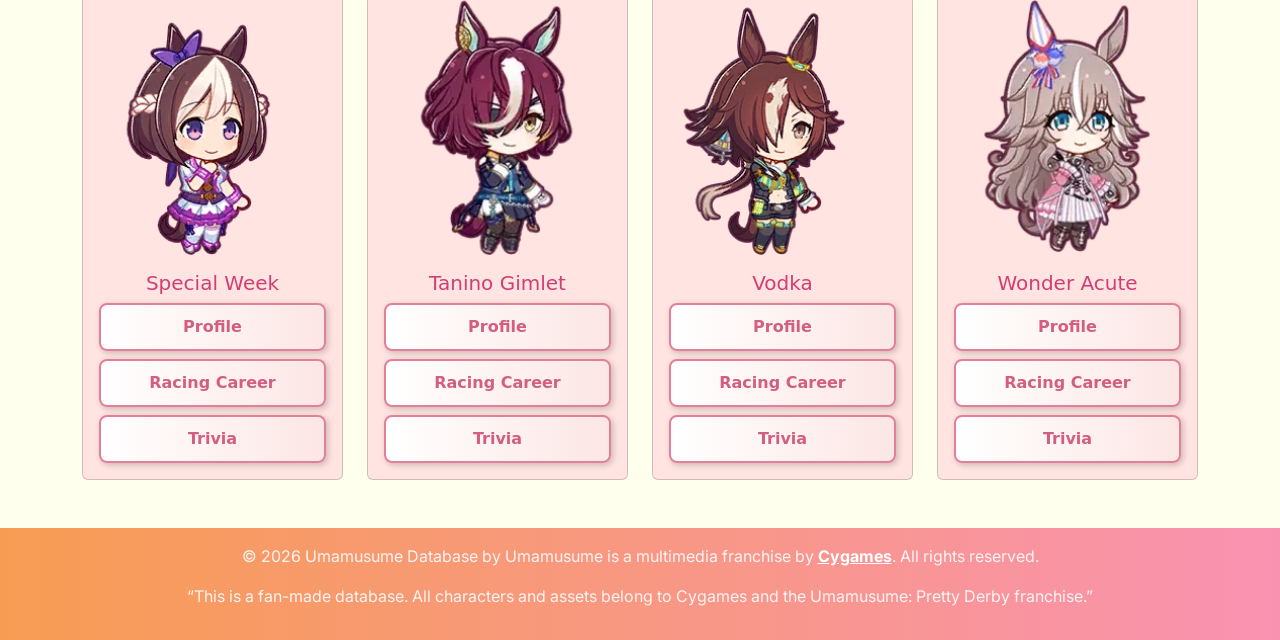
==== commit 2be0d4eb: "Correct franchise name in Frontpage.html" ====
--- a/Assignment/Frontpage.html
+++ b/Assignment/Frontpage.html
@@ -68,7 +68,7 @@
     <section class="intro d-flex flex-column align-items-center justify-content-center text-center p-5">
       <img src="Images/Misc/tracen_background.jpg" alt="Tracen Background" class="intro-img">
       <h1 class="text-teal fw-bold mb-3" style="color: teal;">Welcome, xxx</h1>
-      <p class="fs-5">This database stores the racing history, records and facts about umamusume, based on their
+      <p class="fs-5">This database stores the racing history, records and facts about Umamusume characters, based on their
         real-life counterparts.</p>
     </section>
 
@@ -276,14 +276,14 @@
 
   </section>
 
-  <footer class="bg-custom-success text-center text-white p-3">
+  <footer class="bg-custom-success text-center p-3">
     &copy; 2026 Umamusume Database by Umamusume is a multimedia franchise by 
     <a href="https://www.cygames.co.jp/" target="_blank" rel="noopener noreferrer">Cygames</a>.
     All rights reserved.
     <p></p>
-    <p>“This is a fan-made database. All characters and assets belong to Cygames and the Umamusume franchise.”</p>
+    <p>“This is a fan-made database. All characters and assets belong to Cygames and the Umamusume: Pretty Derby franchise.”</p>
 
   </footer>
 </body>
 
-</html>+</html>
--- a/Assignment/Frontpage.css
+++ b/Assignment/Frontpage.css
@@ -1,3 +1,4 @@
+/* Nav bar stuff */
 .navbar-logo{
   display: flex;
   justify-content:center;
@@ -35,19 +36,12 @@
   height:34px;
 }
 
-body{
-  background-color: rgb(255, 255, 237);
-}
-
-.card{
-    background-color: #ffe4e1; 
-    color: #bd2c61;
-}
-
+/*Header and footer color*/
 .bg-custom-success {
   background: linear-gradient(to left,#f992b1, #f79d53);
 }
 
+/*Intro and qna part*/
 .intro {
   position: relative;
   background-color: transparent;
@@ -64,10 +58,20 @@
   z-index: -1;  
 }
 
+/*Background color, character cards*/
+body{
+  background-color: rgb(255, 255, 237);
+}
+
+.card{
+    background-color: #ffe4e1; 
+    color: #d23e74;
+}
+
 .btn.btn-primary.btn-sm{
   background: linear-gradient(to right,  #ffffff, #f0f0f034);
-  border: 2px solid #555555;
-  color: #5a3e2b;
+  border: 2px solid #e18098;
+  color: #d35e81;
   font-size: 1rem;
   font-weight: 600;
   padding: 10px 20px;
@@ -85,7 +89,7 @@
 
 
 .character-bar{
-  background-color: #e5727c;
+  background-color: #ed8186;
   font-size: 30px;
 }
 
@@ -98,7 +102,31 @@
   font-family:'Poppins', 'Inter', sans-serif;
 }
 
+.fs-5 {
+  color: rgb(36, 109, 109);
+  text-shadow: 0 4px 10px rgba(0, 0, 0, 0.1)
+}
+
+.qn h4 {
+  color: #cb3f44;
+}
+.qn p {
+  color: #d3494e;
+}
+.qn p a {
+  color: #ce4449;
+  font-weight: bold;
+}
+
+/*Footer*/
+
 footer {
   font-family: 'Inter', sans-serif;
   font-size: 1rem;
+  color: #fff4f4;
 }
+
+footer a {
+    color: white;
+    font-weight: bold;
+}
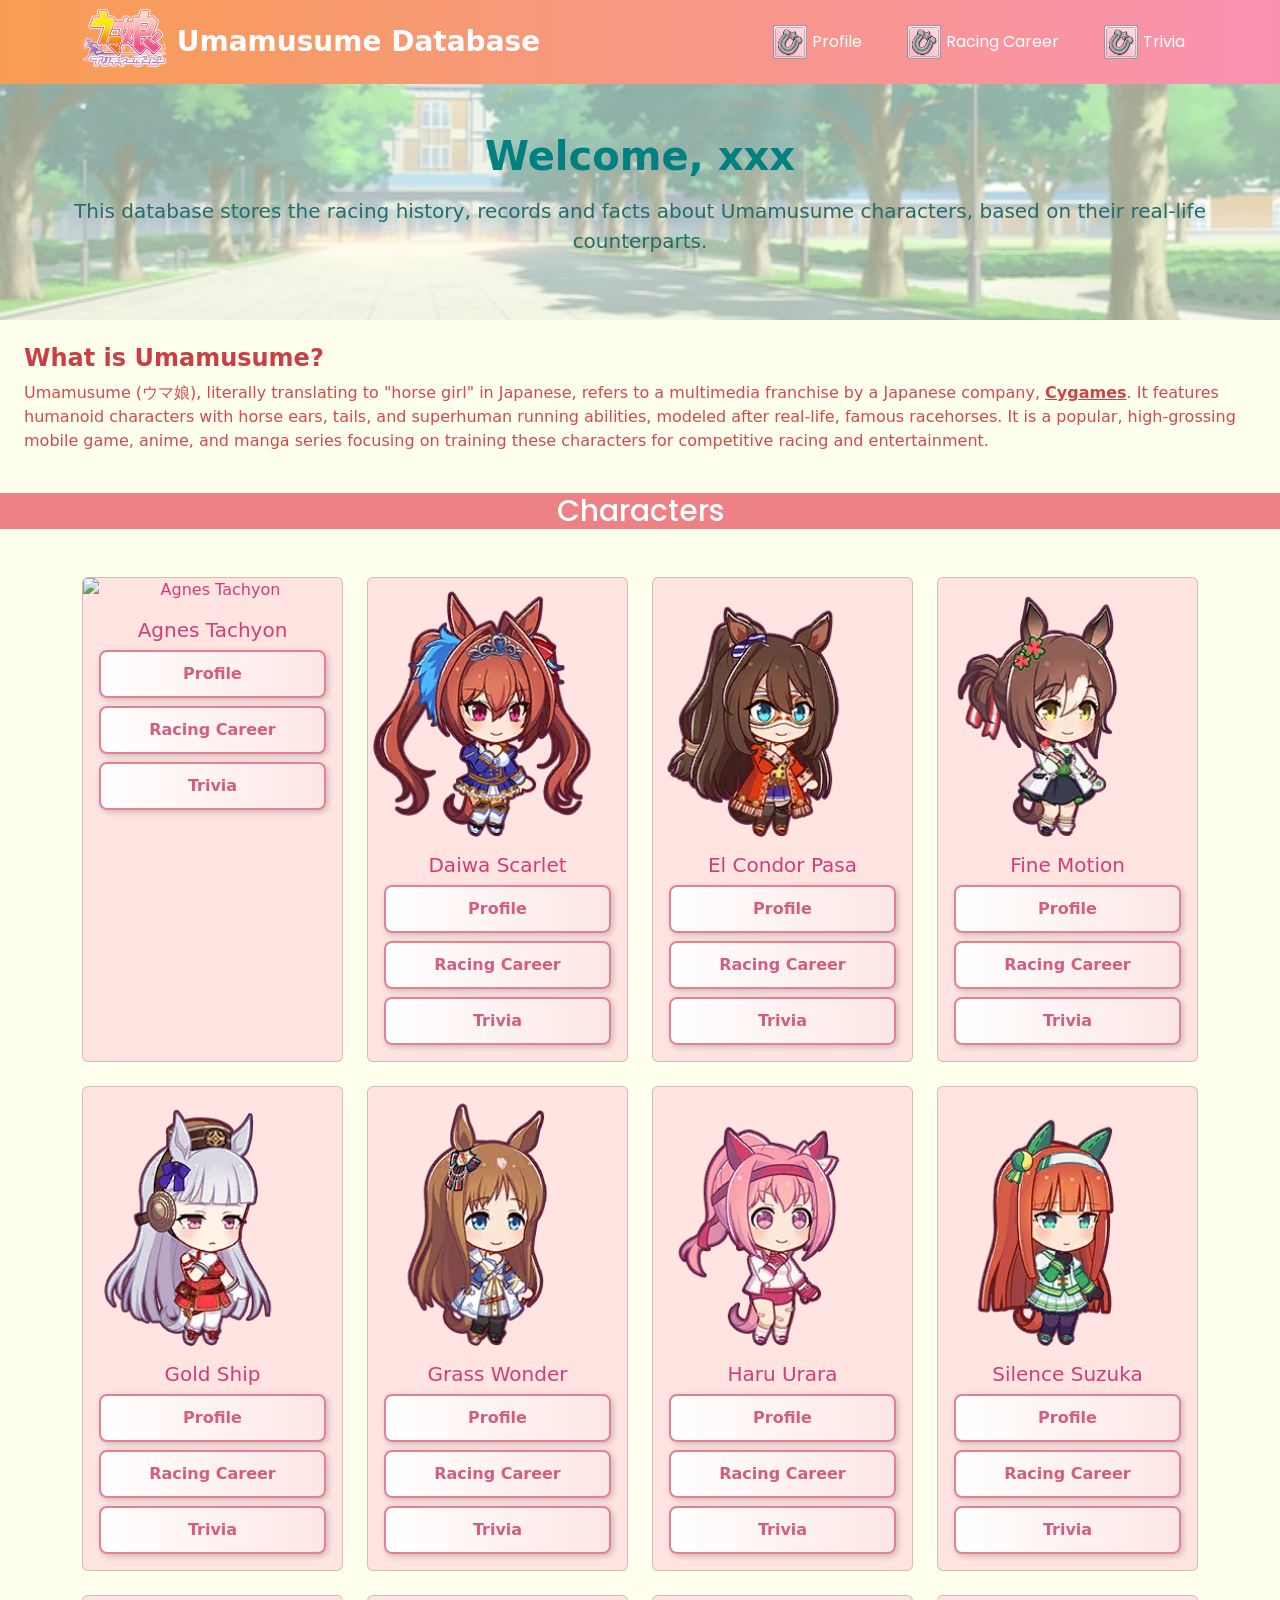
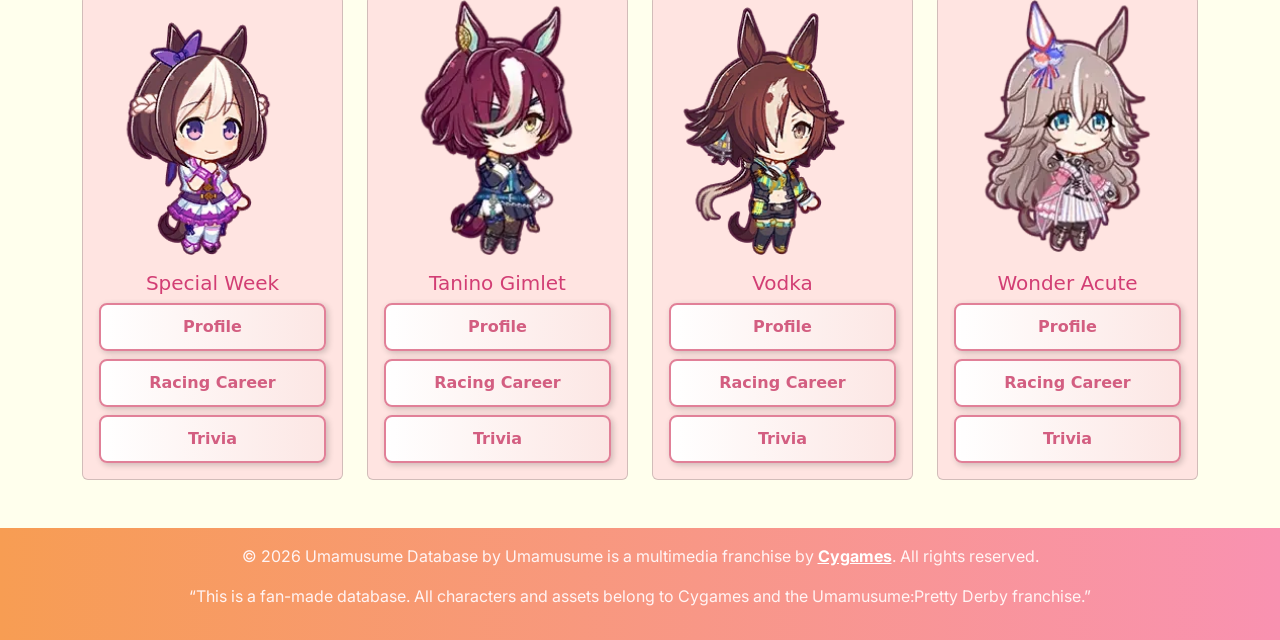
==== commit 02affe53: "update text" ====
--- a/Assignment/Frontpage.html
+++ b/Assignment/Frontpage.html
@@ -281,7 +281,7 @@
     <a href="https://www.cygames.co.jp/" target="_blank" rel="noopener noreferrer">Cygames</a>.
     All rights reserved.
     <p></p>
-    <p>“This is a fan-made database. All characters and assets belong to Cygames and the Umamusume: Pretty Derby franchise.”</p>
+    <p>“This is a fan-made database. All characters and assets belong to Cygames and the Umamusume:Pretty Derby franchise.”</p>
 
   </footer>
 </body>
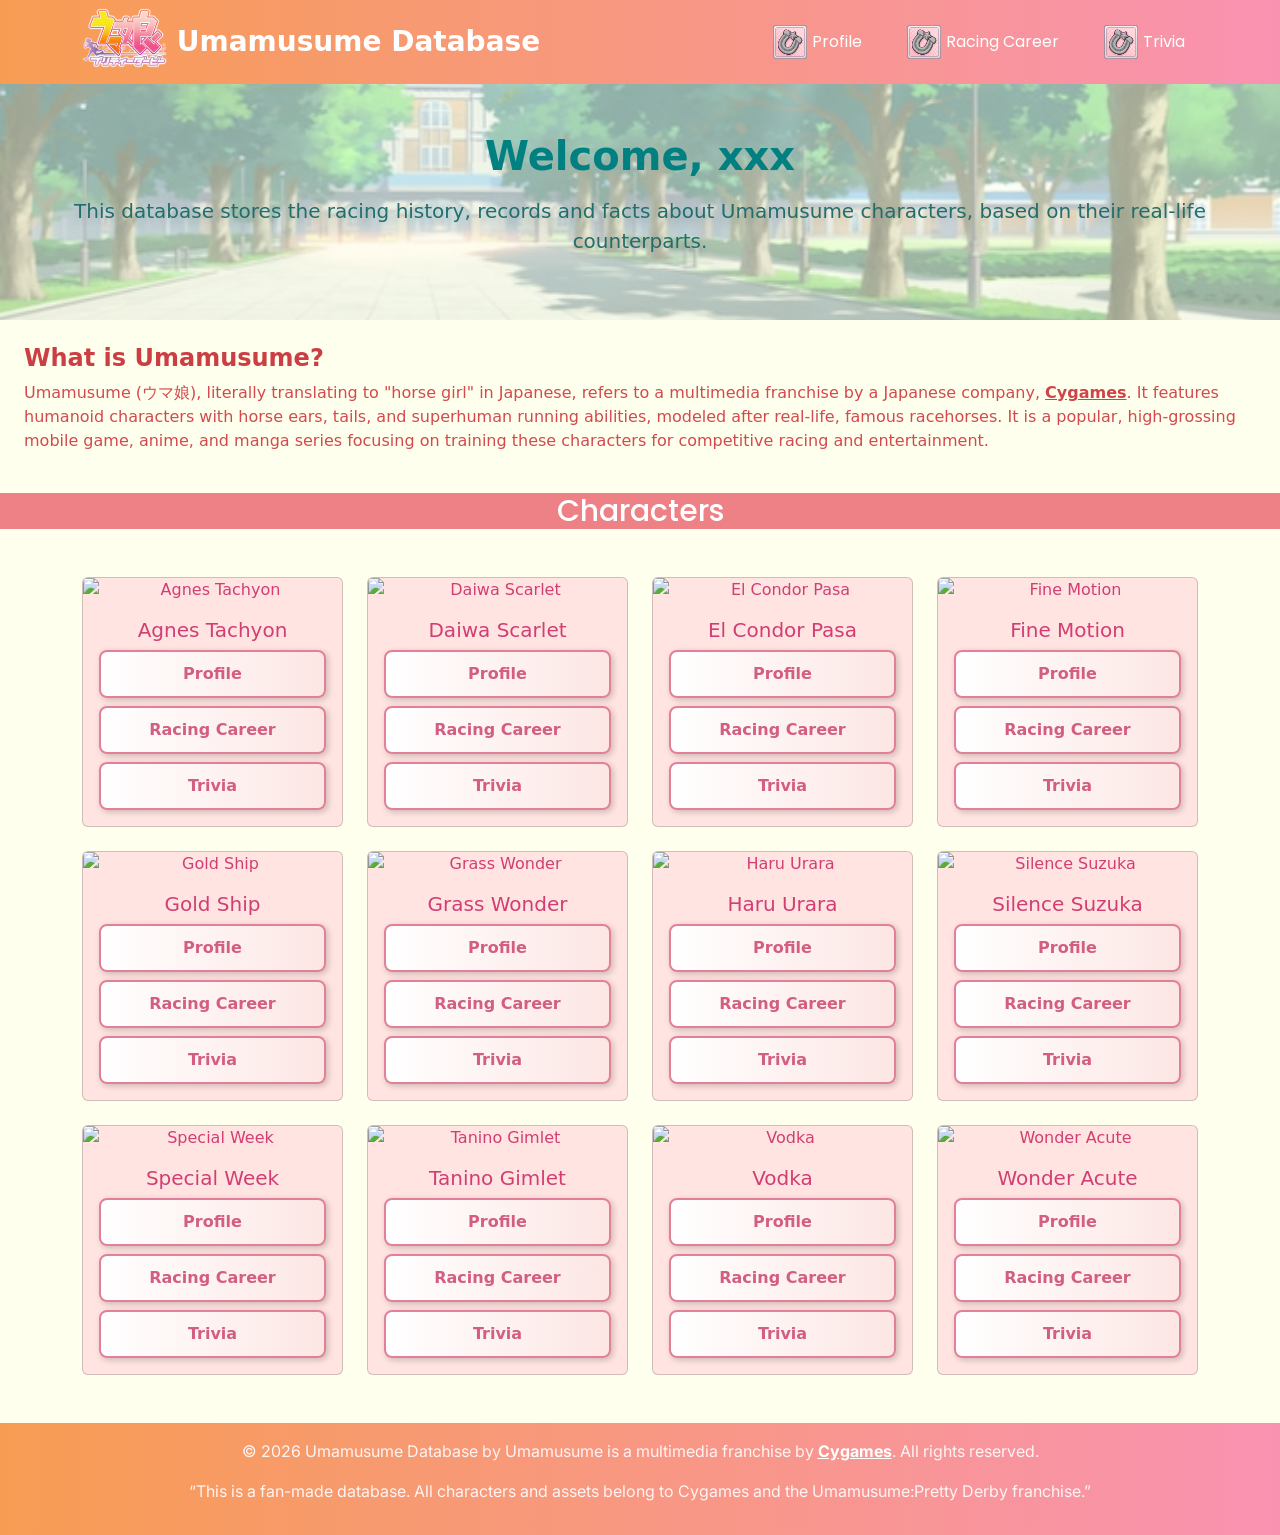
==== commit bb00a9b7: "Added alt images for hover" ====
--- a/Assignment/Frontpage.html
+++ b/Assignment/Frontpage.html
@@ -68,7 +68,8 @@
     <section class="intro d-flex flex-column align-items-center justify-content-center text-center p-5">
       <img src="Images/Misc/tracen_background.jpg" alt="Tracen Background" class="intro-img">
       <h1 class="text-teal fw-bold mb-3" style="color: teal;">Welcome, xxx</h1>
-      <p class="fs-5">This database stores the racing history, records and facts about Umamusume characters, based on their
+      <p class="fs-5">This database stores the racing history, records and facts about Umamusume characters, based on
+        their
         real-life counterparts.</p>
     </section>
 
@@ -95,7 +96,10 @@
       <!-- Agnes Tachyon -->
       <div class="col-6 col-md-4 col-lg-3">
         <div class="card h-100 text-center">
-          <img src="images/Chibi/Agnes_Tachyon_Chibi.webp" class="card-img-top" alt="Agnes Tachyon">
+          <div class="card-img-wrapper">
+            <img src="images/Chibi/Agnes_Tachyon_Chibi.webp" class="card-img-top default-img" alt="Agnes Tachyon">
+            <img src="images/Chibi_Alt/Agnes_Tachyon_Chibi_Alt.webp" class="card-img-top hover-img" alt="Agnes Tachyon Hover">
+          </div>
           <div class="card-body">
             <h5 class="card-title">Agnes Tachyon</h5>
             <div class="d-grid gap-2">
@@ -107,10 +111,14 @@
         </div>
       </div>
 
+
       <!-- Daiwa Scarlet -->
       <div class="col-6 col-md-4 col-lg-3">
         <div class="card h-100 text-center">
-          <img src="Images/Chibi/Daiwa_Scarlet_Chibi.webp" class="card-img-top" alt="Daiwa Scarlet">
+          <div class="card-img-wrapper">
+            <img src="images/Chibi/Daiwa_Scarlet_Chibi.webp" class="card-img-top default-img" alt="Daiwa Scarlet">
+            <img src="images/Chibi_Alt/Daiwa_Scarlet_Chibi_Alt.webp" class="card-img-top hover-img" alt="Daiwa Scarlet Hover">
+          </div>
           <div class="card-body">
             <h5 class="card-title">Daiwa Scarlet</h5>
             <div class="d-grid gap-2">
@@ -125,7 +133,10 @@
       <!-- El Condor Pasa -->
       <div class="col-6 col-md-4 col-lg-3">
         <div class="card h-100 text-center">
-          <img src="Images/Chibi/ElCondorPasa_Chibi.webp" class="card-img-top" alt="El Condor Pasa">
+          <div class="card-img-wrapper">
+            <img src="images/Chibi/El_Condor_Pasa_Chibi.webp" class="card-img-top default-img" alt="El Condor Pasa">
+            <img src="images/Chibi_Alt/El_Condor_Pasa_Chibi_Alt.webp" class="card-img-top hover-img" alt="El Condor Pasa Hover">
+          </div>
           <div class="card-body">
             <h5 class="card-title">El Condor Pasa</h5>
             <div class="d-grid gap-2">
@@ -140,7 +151,10 @@
       <!-- Fine Motion -->
       <div class="col-6 col-md-4 col-lg-3">
         <div class="card h-100 text-center">
-          <img src="Images/Chibi/Fine_Motion_Chibi.webp" class="card-img-top" alt="Fine Motion">
+          <div class="card-img-wrapper">
+            <img src="images/Chibi/Fine_Motion_Chibi.webp" class="card-img-top default-img" alt="Fine Motion">
+            <img src="images/Chibi_Alt/Fine_Motion_Chibi_Alt.webp" class="card-img-top hover-img" alt="Fine Motion Hover">
+          </div>
           <div class="card-body">
             <h5 class="card-title">Fine Motion</h5>
             <div class="d-grid gap-2">
@@ -155,7 +169,10 @@
       <!-- Gold Ship -->
       <div class="col-6 col-md-4 col-lg-3">
         <div class="card h-100 text-center">
-          <img src="Images/Chibi/Gold_Ship_Chibi.webp" class="card-img-top" alt="Gold Ship">
+          <div class="card-img-wrapper">
+            <img src="images/Chibi/Gold_Ship_Chibi.webp" class="card-img-top default-img" alt="Gold Ship">
+            <img src="images/Chibi_Alt/Gold_Ship_Chibi_Alt.webp" class="card-img-top hover-img" alt="Gold Ship Hover">
+          </div>
           <div class="card-body">
             <h5 class="card-title">Gold Ship</h5>
             <div class="d-grid gap-2">
@@ -170,7 +187,10 @@
       <!-- Grass Wonder -->
       <div class="col-6 col-md-4 col-lg-3">
         <div class="card h-100 text-center">
-          <img src="Images/Chibi/Grass_Wonder_Chibi.webp" class="card-img-top" alt="Grass Wonder">
+          <div class="card-img-wrapper">
+            <img src="images/Chibi/Grass_Wonder_Chibi.webp" class="card-img-top default-img" alt="Grass Wonder">
+            <img src="images/Chibi_Alt/Grass_Wonder_Chibi_Alt.webp" class="card-img-top hover-img" alt="Grass Wonder Hover">
+          </div>
           <div class="card-body">
             <h5 class="card-title">Grass Wonder</h5>
             <div class="d-grid gap-2">
@@ -185,7 +205,10 @@
       <!-- Haru Urara-->
       <div class="col-6 col-md-4 col-lg-3">
         <div class="card h-100 text-center">
-          <img src="Images/Chibi/Haru_Urara_Chibi.webp" class="card-img-top" alt="Haru Urara">
+          <div class="card-img-wrapper">
+            <img src="images/Chibi/Haru_Urara_Chibi.webp" class="card-img-top default-img" alt="Haru Urara">
+            <img src="images/Chibi_Alt/Haru_Urara_Chibi_Alt.webp" class="card-img-top hover-img" alt="Haru Urara Hover">
+          </div>
           <div class="card-body">
             <h5 class="card-title">Haru Urara</h5>
             <div class="d-grid gap-2">
@@ -200,7 +223,10 @@
       <!-- Silence Suzuka -->
       <div class="col-6 col-md-4 col-lg-3">
         <div class="card h-100 text-center">
-          <img src="Images/Chibi/Silence_Suzuka_Chibi.webp" class="card-img-top" alt="Silence Suzuka">
+          <div class="card-img-wrapper">
+            <img src="images/Chibi/Silence_Suzuka_Chibi.webp" class="card-img-top default-img" alt="Silence Suzuka">
+            <img src="images/Chibi_Alt/Silence_Suzuka_Chibi_Alt.webp" class="card-img-top hover-img" alt="Silence Suzuka Hover">
+          </div>
           <div class="card-body">
             <h5 class="card-title">Silence Suzuka</h5>
             <div class="d-grid gap-2">
@@ -215,7 +241,10 @@
       <!-- Special Week -->
       <div class="col-6 col-md-4 col-lg-3">
         <div class="card h-100 text-center">
-          <img src="Images/Chibi/Special_Week_Chibi.webp" class="card-img-top" alt="Special Week">
+          <div class="card-img-wrapper">
+            <img src="images/Chibi/Special_Week_Chibi.webp" class="card-img-top default-img" alt="Special Week">
+            <img src="images/Chibi_Alt/Special_Week_Chibi_Alt.webp" class="card-img-top hover-img" alt="Special Week Hover">
+          </div>
           <div class="card-body">
             <h5 class="card-title">Special Week</h5>
             <div class="d-grid gap-2">
@@ -231,7 +260,10 @@
       <!-- Tanino Gimlet -->
       <div class="col-6 col-md-4 col-lg-3">
         <div class="card h-100 text-center">
-          <img src="Images/Chibi/Tanino_Gimlet_Chibi.webp" class="card-img-top" alt="Tanino Gimlet">
+          <div class="card-img-wrapper">
+            <img src="images/Chibi/Tanino_Gimlet_Chibi.webp" class="card-img-top default-img" alt="Tanino Gimlet">
+            <img src="images/Chibi_Alt/Tanino_Gimlet_Chibi_Alt.webp" class="card-img-top hover-img" alt="Tanino Gimlet Hover">
+          </div>
           <div class="card-body">
             <h5 class="card-title">Tanino Gimlet</h5>
             <div class="d-grid gap-2">
@@ -246,7 +278,10 @@
       <!-- Vodka -->
       <div class="col-6 col-md-4 col-lg-3">
         <div class="card h-100 text-center">
-          <img src="Images/Chibi/Vodka_Chibi.webp" class="card-img-top" alt="Vodka">
+          <div class="card-img-wrapper">
+            <img src="images/Chibi/Vodka_Chibi.webp" class="card-img-top default-img" alt="Vodka">
+            <img src="images/Chibi_Alt/Vodka_Chibi_Alt.webp" class="card-img-top hover-img" alt="Vodka Hover">
+          </div>
           <div class="card-body">
             <h5 class="card-title">Vodka</h5>
             <div class="d-grid gap-2">
@@ -261,7 +296,10 @@
       <!-- Wonder Acute -->
       <div class="col-6 col-md-4 col-lg-3">
         <div class="card h-100 text-center">
-          <img src="Images/Chibi/Wonder_Acute_Chibi.webp" class="card-img-top" alt="Wonder Acute">
+          <div class="card-img-wrapper">
+            <img src="images/Chibi/Wonder_Acute_Chibi.webp" class="card-img-top default-img" alt="Wonder Acute">
+            <img src="images/Chibi_Alt/Wonder_Acute_Chibi_Alt.webp" class="card-img-top hover-img" alt="Wonder Acute Hover">
+          </div>
           <div class="card-body">
             <h5 class="card-title">Wonder Acute</h5>
             <div class="d-grid gap-2">
@@ -272,18 +310,18 @@
           </div>
         </div>
       </div>
-    </div>
 
   </section>
 
   <footer class="bg-custom-success text-center p-3">
-    &copy; 2026 Umamusume Database by Umamusume is a multimedia franchise by 
+    &copy; 2026 Umamusume Database by Umamusume is a multimedia franchise by
     <a href="https://www.cygames.co.jp/" target="_blank" rel="noopener noreferrer">Cygames</a>.
     All rights reserved.
     <p></p>
-    <p>“This is a fan-made database. All characters and assets belong to Cygames and the Umamusume:Pretty Derby franchise.”</p>
+    <p>“This is a fan-made database. All characters and assets belong to Cygames and the Umamusume:Pretty Derby
+      franchise.”</p>
 
   </footer>
 </body>
 
-</html>
+</html>
--- a/Assignment/Frontpage.css
+++ b/Assignment/Frontpage.css
@@ -68,6 +68,29 @@
     color: #d23e74;
 }
 
+.card-img-wrapper {
+  position: relative;
+}
+
+.card-img-wrapper .default-img {
+  display: block; 
+  width: 100%;
+  transition: opacity 0.3s ease;
+}
+
+.card-img-wrapper .hover-img {
+  position: absolute;
+  top: 0;
+  left: 0;
+  width: 100%;
+  opacity: 0;
+  transition: opacity 0.3s ease;
+}
+
+.card:hover .default-img { opacity: 0; }
+.card:hover .hover-img { opacity: 1; }
+
+
 .btn.btn-primary.btn-sm{
   background: linear-gradient(to right,  #ffffff, #f0f0f034);
   border: 2px solid #e18098;
